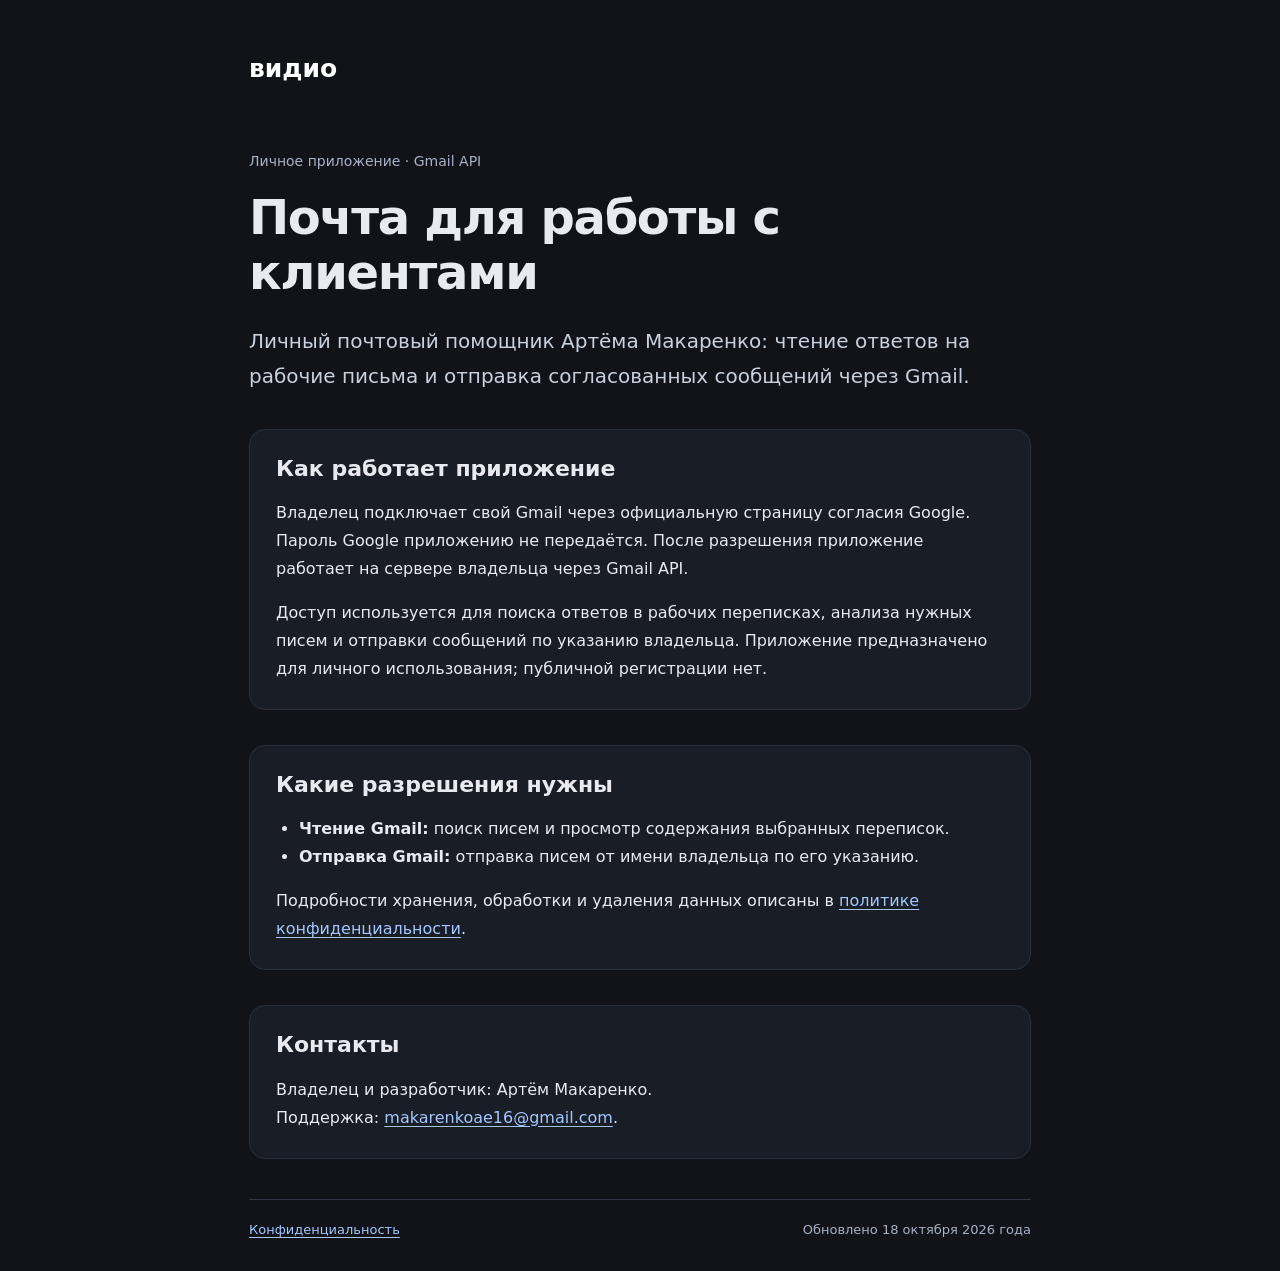
==== index.html @ 6030e0aa "Add personal Gmail app homepage and privacy policy" ====
<!doctype html>
<html lang="ru">
<head>
  <meta charset="utf-8">
  <meta name="viewport" content="width=device-width, initial-scale=1">
  <meta name="description" content="видио — личный почтовый помощник Артёма Макаренко для работы с Gmail.">
  <title>видио — личный почтовый помощник</title>
  <link rel="stylesheet" href="style.css">
</head>
<body>
  <main>
    <a class="brand" href="./">видио</a>
    <p class="eyebrow">Личное приложение · Gmail API</p>
    <h1>Почта для работы с клиентами</h1>
    <p class="lead">Личный почтовый помощник Артёма Макаренко: чтение ответов на рабочие письма и отправка согласованных сообщений через Gmail.</p>
    <section>
      <h2>Как работает приложение</h2>
      <p>Владелец подключает свой Gmail через официальную страницу согласия Google. Пароль Google приложению не передаётся. После разрешения приложение работает на сервере владельца через Gmail API.</p>
      <p>Доступ используется для поиска ответов в рабочих переписках, анализа нужных писем и отправки сообщений по указанию владельца. Приложение предназначено для личного использования; публичной регистрации нет.</p>
    </section>
    <section>
      <h2>Какие разрешения нужны</h2>
      <ul>
        <li><strong>Чтение Gmail:</strong> поиск писем и просмотр содержания выбранных переписок.</li>
        <li><strong>Отправка Gmail:</strong> отправка писем от имени владельца по его указанию.</li>
      </ul>
      <p>Подробности хранения, обработки и удаления данных описаны в <a href="privacy.html">политике конфиденциальности</a>.</p>
    </section>
    <section>
      <h2>Контакты</h2>
      <p>Владелец и разработчик: Артём Макаренко.<br>Поддержка: <a href="mailto:makarenkoae16@gmail.com">makarenkoae16@gmail.com</a>.</p>
    </section>
    <footer><a href="privacy.html">Конфиденциальность</a><span>Обновлено 18 октября 2026 года</span></footer>
  </main>
</body>
</html>
---- style.css ----
:root { color-scheme: dark; font-family: system-ui, -apple-system, BlinkMacSystemFont, "Segoe UI", sans-serif; background: #111318; color: #e8eaf0; }
* { box-sizing: border-box; }
body { margin: 0; }
main { max-width: 830px; margin: auto; padding: 54px 24px 34px; }
.brand { display: inline-block; font-size: 25px; font-weight: 750; text-decoration: none; color: #fff; margin-bottom: 52px; }
.eyebrow { color: #a8b2c6; font-size: 14px; }
h1 { font-size: clamp(30px, 6vw, 48px); line-height: 1.15; letter-spacing: -1.3px; margin: 16px 0 24px; }
h2 { font-size: 22px; margin-top: 0; }
p, li { line-height: 1.75; }
.lead { color: #c9d0de; font-size: 20px; }
section { margin-top: 35px; padding: 26px; background: #191d25; border: 1px solid #2a303e; border-radius: 16px; }
section p:last-child { margin-bottom: 0; }
a { color: #a4c7ff; text-underline-offset: 3px; overflow-wrap: anywhere; }
a:focus-visible { outline: 2px solid #a4c7ff; outline-offset: 4px; }
code { font-size: 0.93em; overflow-wrap: anywhere; }
ul { padding-left: 23px; }
footer { margin-top: 40px; padding-top: 22px; border-top: 1px solid #303644; display: flex; flex-wrap: wrap; gap: 16px; justify-content: space-between; color: #a8b2c6; font-size: 13px; }
@media (max-width: 520px) { main { padding: 30px 18px; } .brand { margin-bottom: 30px; } section { padding: 20px; } }
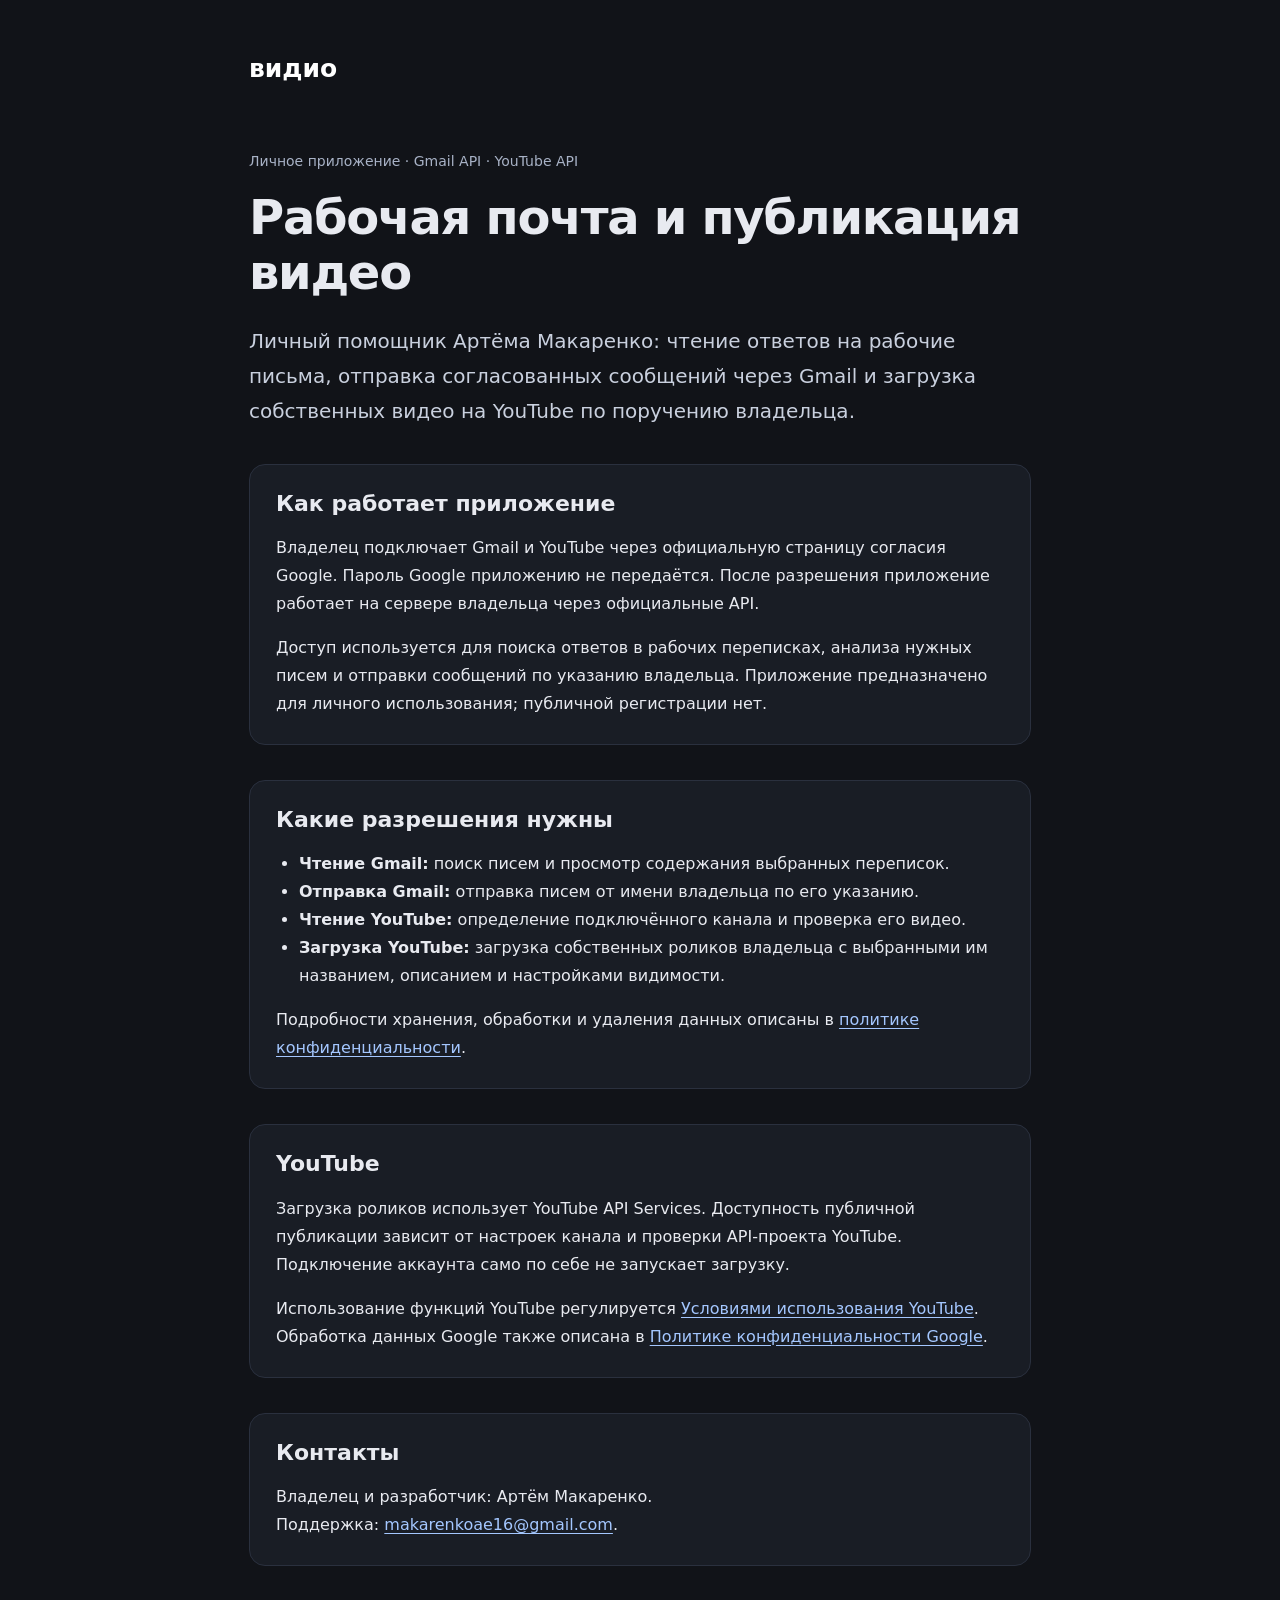
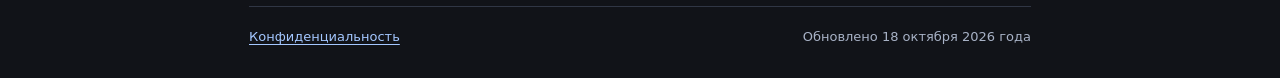
==== commit 4884d19a: "Describe YouTube permissions and video data handling" ====
--- a/index.html
+++ b/index.html
@@ -3,19 +3,19 @@
 <head>
   <meta charset="utf-8">
   <meta name="viewport" content="width=device-width, initial-scale=1">
-  <meta name="description" content="видио — личный почтовый помощник Артёма Макаренко для работы с Gmail.">
-  <title>видио — личный почтовый помощник</title>
+  <meta name="description" content="видио — личный помощник Артёма Макаренко для работы с Gmail и загрузки видео на YouTube.">
+  <title>видио — почта и видео</title>
   <link rel="stylesheet" href="style.css">
 </head>
 <body>
   <main>
     <a class="brand" href="./">видио</a>
-    <p class="eyebrow">Личное приложение · Gmail API</p>
-    <h1>Почта для работы с клиентами</h1>
-    <p class="lead">Личный почтовый помощник Артёма Макаренко: чтение ответов на рабочие письма и отправка согласованных сообщений через Gmail.</p>
+    <p class="eyebrow">Личное приложение · Gmail API · YouTube API</p>
+    <h1>Рабочая почта и публикация видео</h1>
+    <p class="lead">Личный помощник Артёма Макаренко: чтение ответов на рабочие письма, отправка согласованных сообщений через Gmail и загрузка собственных видео на YouTube по поручению владельца.</p>
     <section>
       <h2>Как работает приложение</h2>
-      <p>Владелец подключает свой Gmail через официальную страницу согласия Google. Пароль Google приложению не передаётся. После разрешения приложение работает на сервере владельца через Gmail API.</p>
+      <p>Владелец подключает Gmail и YouTube через официальную страницу согласия Google. Пароль Google приложению не передаётся. После разрешения приложение работает на сервере владельца через официальные API.</p>
       <p>Доступ используется для поиска ответов в рабочих переписках, анализа нужных писем и отправки сообщений по указанию владельца. Приложение предназначено для личного использования; публичной регистрации нет.</p>
     </section>
     <section>
@@ -23,8 +23,15 @@
       <ul>
         <li><strong>Чтение Gmail:</strong> поиск писем и просмотр содержания выбранных переписок.</li>
         <li><strong>Отправка Gmail:</strong> отправка писем от имени владельца по его указанию.</li>
+        <li><strong>Чтение YouTube:</strong> определение подключённого канала и проверка его видео.</li>
+        <li><strong>Загрузка YouTube:</strong> загрузка собственных роликов владельца с выбранными им названием, описанием и настройками видимости.</li>
       </ul>
       <p>Подробности хранения, обработки и удаления данных описаны в <a href="privacy.html">политике конфиденциальности</a>.</p>
+    </section>
+    <section>
+      <h2>YouTube</h2>
+      <p>Загрузка роликов использует YouTube API Services. Доступность публичной публикации зависит от настроек канала и проверки API-проекта YouTube. Подключение аккаунта само по себе не запускает загрузку.</p>
+      <p>Использование функций YouTube регулируется <a href="https://www.youtube.com/t/terms">Условиями использования YouTube</a>. Обработка данных Google также описана в <a href="https://policies.google.com/privacy">Политике конфиденциальности Google</a>.</p>
     </section>
     <section>
       <h2>Контакты</h2>
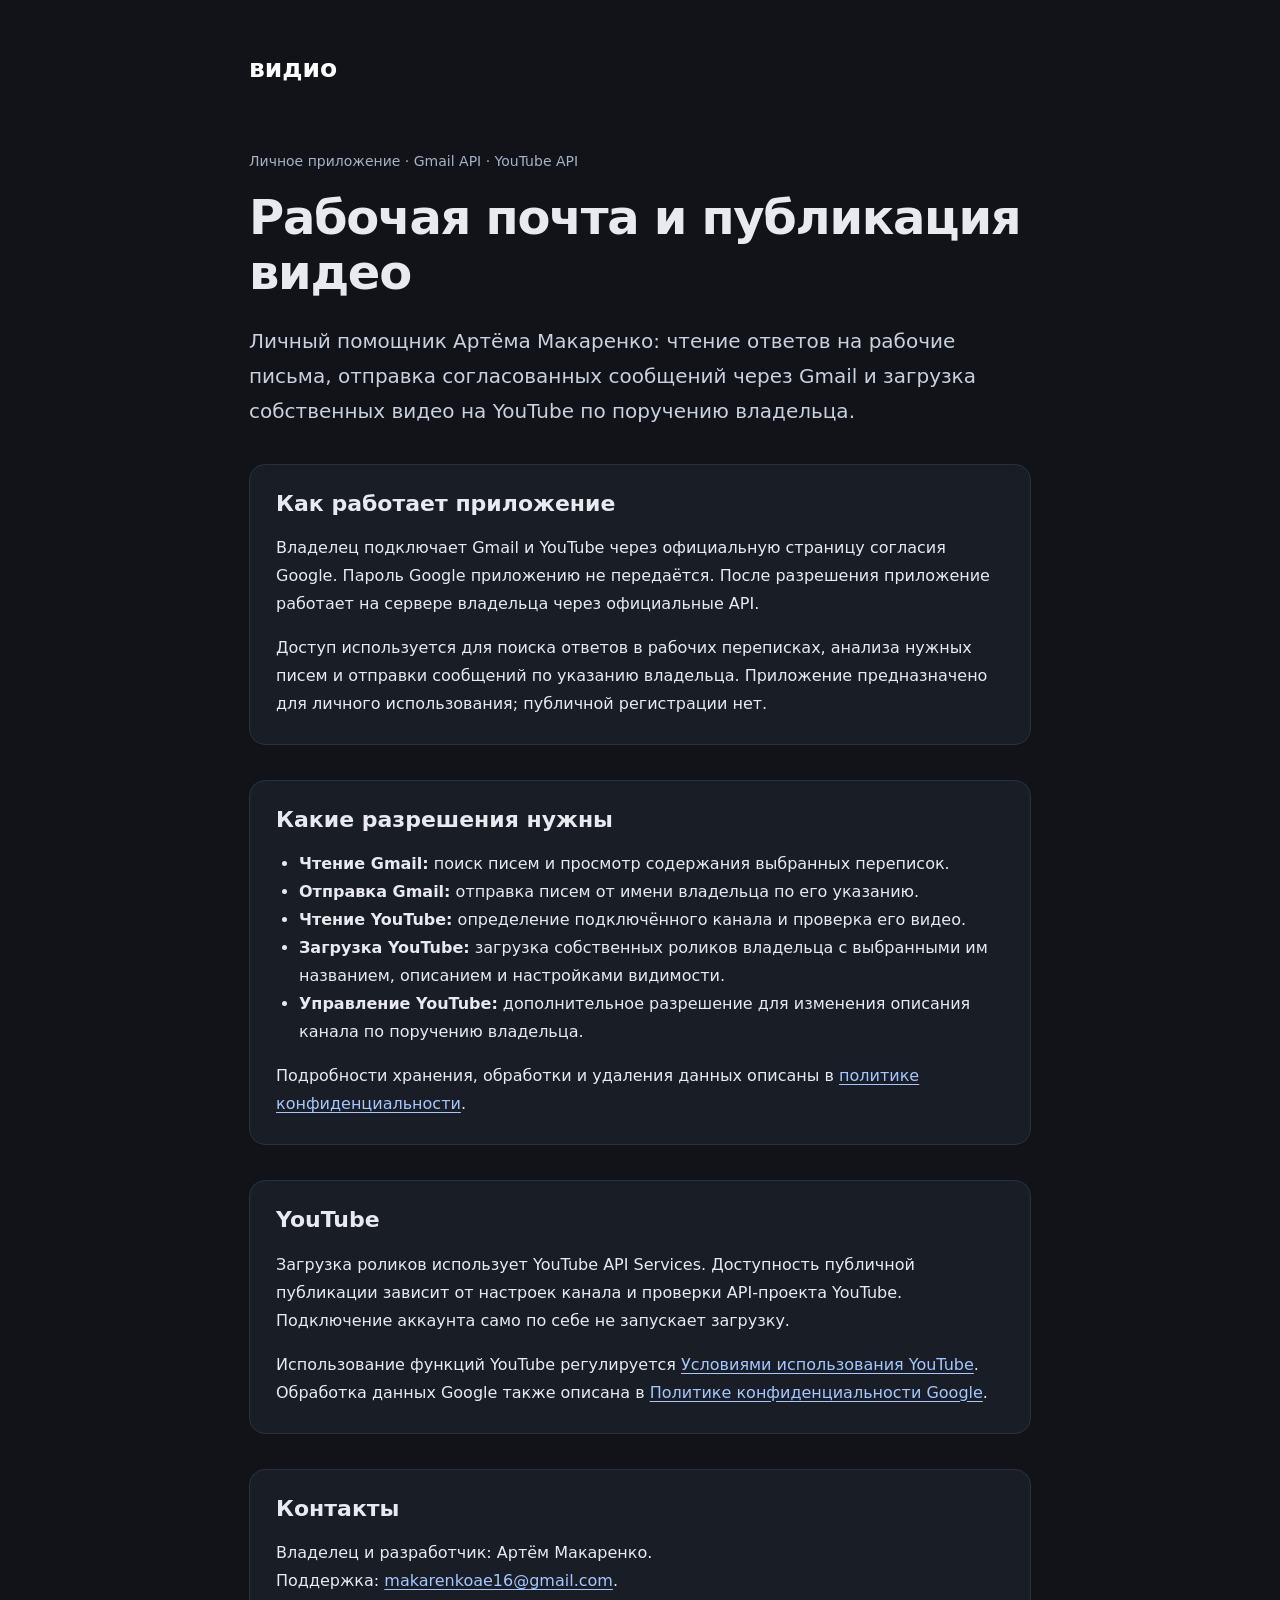
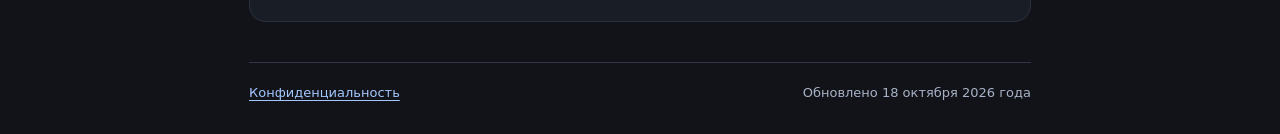
==== commit 7a0b3f86: "Explain optional channel management permission" ====
--- a/index.html
+++ b/index.html
@@ -25,6 +25,7 @@
         <li><strong>Отправка Gmail:</strong> отправка писем от имени владельца по его указанию.</li>
         <li><strong>Чтение YouTube:</strong> определение подключённого канала и проверка его видео.</li>
         <li><strong>Загрузка YouTube:</strong> загрузка собственных роликов владельца с выбранными им названием, описанием и настройками видимости.</li>
+        <li><strong>Управление YouTube:</strong> дополнительное разрешение для изменения описания канала по поручению владельца.</li>
       </ul>
       <p>Подробности хранения, обработки и удаления данных описаны в <a href="privacy.html">политике конфиденциальности</a>.</p>
     </section>
